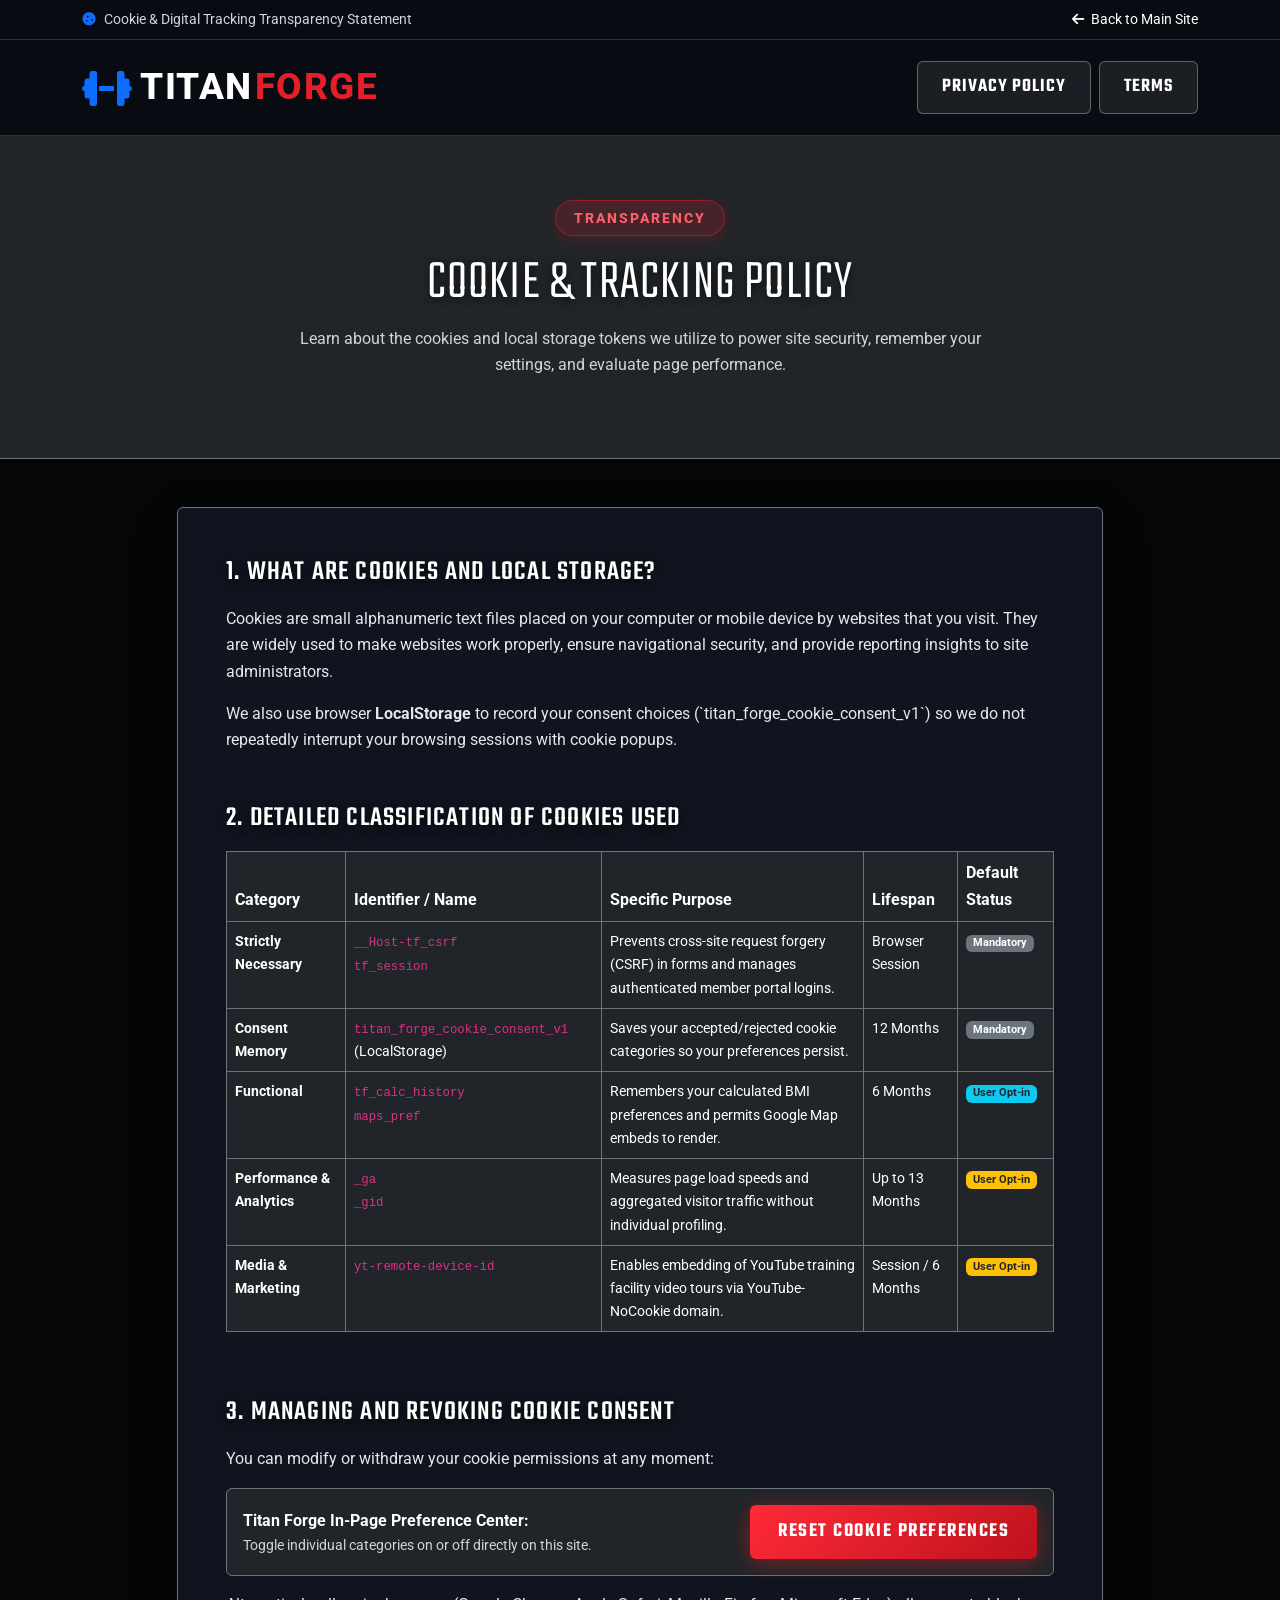
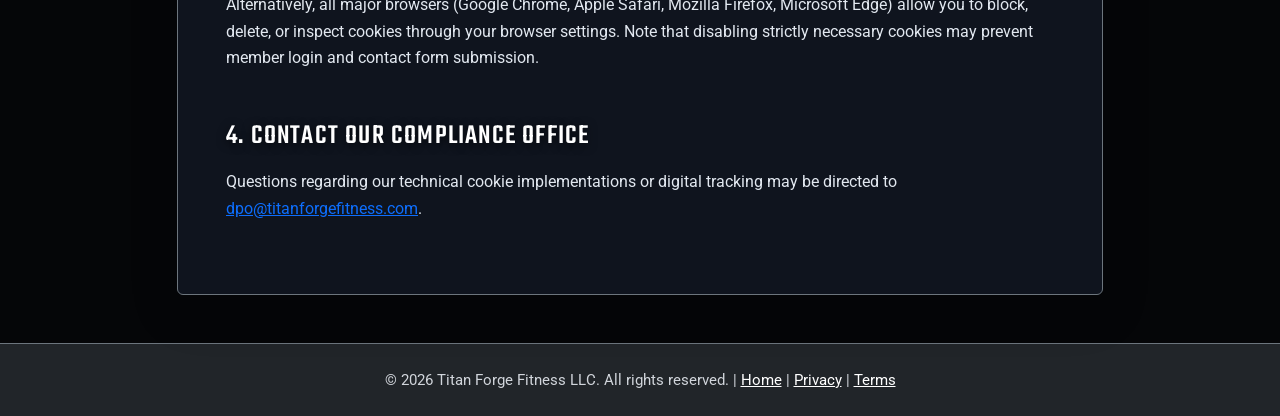
==== cookie-policy.html @ 92761930 "Initial commit - Shivansh Fitness Elite Gym Website" ====
<!DOCTYPE html>
<html lang="en">
<head>
  <meta charset="utf-8">
  <title>Cookie Policy & Consent Management | TITAN FORGE FITNESS</title>
  <meta name="viewport" content="width=device-width, initial-scale=1.0">
  <meta name="description" content="Titan Forge Fitness Cookie Policy detailing cookie usage, technical classifications, local storage, and granular tracking consent options.">
  
  <link rel="preconnect" href="https://fonts.googleapis.com">
  <link rel="preconnect" href="https://fonts.gstatic.com" crossorigin>
  <link href="https://fonts.googleapis.com/css2?family=Roboto:wght@300;400;500;700&family=Teko:wght@400;500;600;700&display=swap" rel="stylesheet">
  <link rel="stylesheet" href="https://cdnjs.cloudflare.com/ajax/libs/font-awesome/6.4.0/css/all.min.css">
  <link href="https://cdn.jsdelivr.net/npm/bootstrap@5.3.2/dist/css/bootstrap.min.css" rel="stylesheet">
  <link href="css/style.css" rel="stylesheet">
</head>
<body>
  <a href="#cookie-content" class="skip-link">Skip to cookie content</a>

  <header class="topbar-wrapper py-2">
    <div class="container d-flex justify-content-between align-items-center">
      <span class="small text-muted"><i class="fas fa-cookie text-primary me-2"></i>Cookie & Digital Tracking Transparency Statement</span>
      <a href="index.html" class="text-white small text-decoration-none"><i class="fas fa-arrow-left me-1"></i> Back to Main Site</a>
    </div>
  </header>

  <nav class="navbar navbar-custom">
    <div class="container">
      <a class="navbar-brand d-flex align-items-center" href="index.html">
        <i class="fas fa-dumbbell text-primary fa-2x me-2"></i>
        <span class="brand-logo-text">TITAN<span>FORGE</span></span>
      </a>
      <div class="d-flex gap-2">
        <a href="privacy-policy.html" class="btn btn-sm btn-secondary-custom">Privacy Policy</a>
        <a href="terms-conditions.html" class="btn btn-sm btn-secondary-custom">Terms</a>
      </div>
    </div>
  </nav>

  <div class="py-5 bg-dark border-bottom border-secondary text-center">
    <div class="container py-3">
      <span class="section-badge">TRANSPARENCY</span>
      <h1 class="display-4 text-white">COOKIE & TRACKING POLICY</h1>
      <p class="text-muted max-w-700 mx-auto">Learn about the cookies and local storage tokens we utilize to power site security, remember your settings, and evaluate page performance.</p>
    </div>
  </div>

  <main id="cookie-content" class="container py-5">
    <div class="row justify-content-center">
      <div class="col-lg-10">
        <div class="p-4 p-md-5 bg-card rounded border border-secondary shadow-lg">

          <section class="mb-5">
            <h2 class="h3 text-white mb-3">1. What Are Cookies and Local Storage?</h2>
            <p class="text-secondary">
              Cookies are small alphanumeric text files placed on your computer or mobile device by websites that you visit. They are widely used to make websites work properly, ensure navigational security, and provide reporting insights to site administrators.
            </p>
            <p class="text-secondary">
              We also use browser <strong>LocalStorage</strong> to record your consent choices (`titan_forge_cookie_consent_v1`) so we do not repeatedly interrupt your browsing sessions with cookie popups.
            </p>
          </section>

          <section class="mb-5">
            <h2 class="h3 text-white mb-3">2. Detailed Classification of Cookies Used</h2>
            
            <div class="table-responsive">
              <table class="table table-dark table-bordered border-secondary">
                <thead>
                  <tr class="text-primary">
                    <th scope="col">Category</th>
                    <th scope="col">Identifier / Name</th>
                    <th scope="col">Specific Purpose</th>
                    <th scope="col">Lifespan</th>
                    <th scope="col">Default Status</th>
                  </tr>
                </thead>
                <tbody class="small text-secondary">
                  <tr>
                    <td><strong>Strictly Necessary</strong></td>
                    <td><code>__Host-tf_csrf</code><br><code>tf_session</code></td>
                    <td>Prevents cross-site request forgery (CSRF) in forms and manages authenticated member portal logins.</td>
                    <td>Browser Session</td>
                    <td><span class="badge bg-secondary">Mandatory</span></td>
                  </tr>
                  <tr>
                    <td><strong>Consent Memory</strong></td>
                    <td><code>titan_forge_cookie_consent_v1</code> (LocalStorage)</td>
                    <td>Saves your accepted/rejected cookie categories so your preferences persist.</td>
                    <td>12 Months</td>
                    <td><span class="badge bg-secondary">Mandatory</span></td>
                  </tr>
                  <tr>
                    <td><strong>Functional</strong></td>
                    <td><code>tf_calc_history</code><br><code>maps_pref</code></td>
                    <td>Remembers your calculated BMI preferences and permits Google Map embeds to render.</td>
                    <td>6 Months</td>
                    <td><span class="badge bg-info text-dark">User Opt-in</span></td>
                  </tr>
                  <tr>
                    <td><strong>Performance & Analytics</strong></td>
                    <td><code>_ga</code><br><code>_gid</code></td>
                    <td>Measures page load speeds and aggregated visitor traffic without individual profiling.</td>
                    <td>Up to 13 Months</td>
                    <td><span class="badge bg-warning text-dark">User Opt-in</span></td>
                  </tr>
                  <tr>
                    <td><strong>Media & Marketing</strong></td>
                    <td><code>yt-remote-device-id</code></td>
                    <td>Enables embedding of YouTube training facility video tours via YouTube-NoCookie domain.</td>
                    <td>Session / 6 Months</td>
                    <td><span class="badge bg-warning text-dark">User Opt-in</span></td>
                  </tr>
                </tbody>
              </table>
            </div>
          </section>

          <section class="mb-5">
            <h2 class="h3 text-white mb-3">3. Managing and Revoking Cookie Consent</h2>
            <p class="text-secondary">
              You can modify or withdraw your cookie permissions at any moment:
            </p>
            <div class="p-3 bg-dark rounded border border-secondary mb-3 d-flex flex-column flex-sm-row justify-content-between align-items-center gap-3">
              <div>
                <strong class="text-white">Titan Forge In-Page Preference Center:</strong>
                <p class="small text-muted mb-0">Toggle individual categories on or off directly on this site.</p>
              </div>
              <button type="button" class="btn btn-primary-custom btn-sm flex-shrink-0" onclick="localStorage.removeItem('titan_forge_cookie_consent_v1'); location.href='index.html';">
                Reset Cookie Preferences
              </button>
            </div>
            <p class="text-secondary">
              Alternatively, all major browsers (Google Chrome, Apple Safari, Mozilla Firefox, Microsoft Edge) allow you to block, delete, or inspect cookies through your browser settings. Note that disabling strictly necessary cookies may prevent member login and contact form submission.
            </p>
          </section>

          <section class="mb-4">
            <h2 class="h3 text-white mb-3">4. Contact Our Compliance Office</h2>
            <p class="text-secondary">
              Questions regarding our technical cookie implementations or digital tracking may be directed to <a href="mailto:dpo@titanforgefitness.com" class="text-primary">dpo@titanforgefitness.com</a>.
            </p>
          </section>

        </div>
      </div>
    </div>
  </main>

  <footer class="footer-section py-4 bg-dark border-top border-secondary text-center small text-muted">
    <div class="container">
      &copy; 2026 Titan Forge Fitness LLC. All rights reserved. | <a href="index.html" class="text-white">Home</a> | <a href="privacy-policy.html" class="text-white">Privacy</a> | <a href="terms-conditions.html" class="text-white">Terms</a>
    </div>
  </footer>

  <script src="https://cdn.jsdelivr.net/npm/bootstrap@5.3.2/dist/js/bootstrap.bundle.min.js"></script>
</body>
</html>
---- css/style.css ----
/* ==========================================================================
   SHIVANSH FITNESS | LUXURY BESPOKE RED & OBSIDIAN DESIGN SYSTEM
   Ultra-Smooth Animations, Crisp High-Contrast Text, Glassmorphism & Micro-Interactions
   Indian Context, Hinglish/English Reviews, Interactive Tools & Audio Chimes
   ========================================================================== */

:root {
  /* Ultra-Luxury Obsidian & Crimson Palette */
  --bg-deep-black: #050608;
  --bg-darkest: #090c12;
  --bg-dark: #0e131d;
  --bg-card: rgba(16, 22, 32, 0.94);
  --bg-card-hover: rgba(24, 32, 46, 0.98);
  --bg-glass: rgba(18, 25, 38, 0.88);

  /* Signature Radiant Red/Crimson Accent */
  --primary: #e61e2a;
  --primary-hover: #ff2a38;
  --primary-glow: rgba(230, 30, 42, 0.45);
  --primary-gradient: linear-gradient(135deg, #ff2a38 0%, #be121d 100%);
  --primary-border: rgba(230, 30, 42, 0.45);

  --accent-gold: #f59e0b;
  --accent-cyan: #00d2d3;
  --whatsapp-green: #25d366;
  --whatsapp-glow: rgba(37, 211, 102, 0.4);

  /* High Contrast Text Tokens - Guaranteed AAA Legibility */
  --text-primary: #ffffff;
  --text-secondary: #f8fafc;
  --text-muted: #d1d5db;
  --text-subtle: #cbd5e1;

  /* Typography */
  --font-heading: 'Teko', -apple-system, sans-serif;
  --font-body: 'Roboto', -apple-system, BlinkMacSystemFont, "Segoe UI", sans-serif;

  /* Glassmorphism & Shadows */
  --glass-border: 1px solid rgba(255, 255, 255, 0.18);
  --glass-border-glow: 1px solid rgba(230, 30, 42, 0.55);
  --glass-blur: blur(20px);
  --shadow-luxury: 0 20px 50px rgba(0, 0, 0, 0.85);
  --shadow-glow: 0 0 40px rgba(230, 30, 42, 0.35);

  --transition-smooth: cubic-bezier(0.16, 1, 0.3, 1);
}

/* Reset & Base */
*, *::before, *::after {
  box-sizing: border-box;
  margin: 0;
  padding: 0;
}

html {
  scroll-behavior: smooth;
  font-size: 16px;
}

/* Custom Luxury Scrollbar */
::-webkit-scrollbar {
  width: 10px;
}
::-webkit-scrollbar-track {
  background: var(--bg-deep-black);
}
::-webkit-scrollbar-thumb {
  background: #262f3f;
  border-radius: 5px;
  border: 2px solid var(--bg-deep-black);
}
::-webkit-scrollbar-thumb:hover {
  background: var(--primary);
}

body {
  font-family: var(--font-body);
  background-color: var(--bg-deep-black);
  color: var(--text-secondary);
  line-height: 1.65;
  overflow-x: hidden;
  position: relative;
}

/* Guaranteed Crystal Clear High-Contrast Text */
p {
  color: #f1f5f9;
  font-size: 1rem;
  line-height: 1.65;
}

.text-muted {
  color: #d1d5db !important;
  font-weight: 400;
}

.small, small {
  font-size: 0.88rem;
  color: #e2e8f0;
}

.text-secondary {
  color: #e2e8f0 !important;
}

/* Accessible Focus States */
a:focus-visible,
button:focus-visible,
input:focus-visible,
select:focus-visible,
textarea:focus-visible {
  outline: 3px solid var(--accent-gold) !important;
  outline-offset: 3px !important;
  box-shadow: 0 0 0 5px rgba(245, 158, 11, 0.4) !important;
}

/* Skip Link */
.skip-link {
  position: absolute;
  top: -80px;
  left: 20px;
  background: var(--primary);
  color: #fff;
  padding: 12px 24px;
  font-weight: 700;
  z-index: 999999;
  border-radius: 4px;
  text-decoration: none;
  transition: top 0.25s ease;
}
.skip-link:focus {
  top: 15px;
}

/* Ambient Radial Red Glow Background */
.ambient-glow-mesh {
  position: fixed;
  top: 0;
  left: 0;
  width: 100vw;
  height: 100vh;
  pointer-events: none;
  z-index: 0;
  background: radial-gradient(circle at 75% 25%, rgba(200, 20, 35, 0.2) 0%, transparent 55%),
              radial-gradient(circle at 20% 70%, rgba(130, 10, 25, 0.15) 0%, transparent 60%);
  animation: ambientBreathing 12s ease-in-out infinite alternate;
}

@keyframes ambientBreathing {
  0% { opacity: 0.8; transform: scale(1); }
  100% { opacity: 1; transform: scale(1.05); }
}

/* Typography Hierarchy */
h1, h2, h3, h4, h5, h6, .brand-font {
  font-family: var(--font-heading);
  text-transform: uppercase;
  letter-spacing: 1.2px;
  color: #ffffff;
  line-height: 1.08;
  text-shadow: 0 2px 10px rgba(0, 0, 0, 0.65);
}

.section-badge {
  display: inline-flex;
  align-items: center;
  gap: 6px;
  padding: 6px 18px;
  background: rgba(230, 30, 42, 0.18);
  color: #ff5e6a;
  border: 1.5px solid var(--primary-border);
  font-size: 0.85rem;
  font-weight: 800;
  text-transform: uppercase;
  letter-spacing: 2px;
  border-radius: 30px;
  margin-bottom: 14px;
  box-shadow: 0 4px 15px rgba(230, 30, 42, 0.2);
}

.section-title {
  font-size: clamp(2.4rem, 5vw, 3.8rem);
  font-weight: 800;
  margin-bottom: 0.75rem;
  letter-spacing: 1.5px;
  color: #ffffff;
}

.max-w-700 { max-width: 700px; }
.max-w-820 { max-width: 820px; }
.min-h-350 { min-height: 350px; }
.bg-darkest { background-color: var(--bg-darkest) !important; }
.bg-card { background-color: var(--bg-card) !important; }

/* Topbar Header */
.topbar-wrapper {
  background-color: rgba(9, 12, 18, 0.98);
  border-bottom: 1px solid rgba(255, 255, 255, 0.14);
  font-size: 0.88rem;
  position: relative;
  z-index: 1040;
}

.topbar-wrapper a {
  color: #f1f5f9;
  text-decoration: none;
  transition: color 0.2s ease;
}

.topbar-wrapper a:hover {
  color: #ff4d5a;
}

/* Main Luxury Navigation Bar */
.navbar-custom {
  background-color: rgba(9, 12, 18, 0.95);
  backdrop-filter: var(--glass-blur);
  -webkit-backdrop-filter: var(--glass-blur);
  border-bottom: 1px solid rgba(255, 255, 255, 0.14);
  position: sticky;
  top: 0;
  z-index: 1030;
  padding: 12px 0;
  transition: all 0.3s ease;
}

.navbar-brand .brand-logo-text {
  font-size: 2.3rem;
  font-weight: 800;
  letter-spacing: 1.5px;
  color: #ffffff;
}

.navbar-brand .brand-logo-text span {
  color: var(--primary);
  margin-left: 2px;
}

.nav-link {
  color: #e2e8f0 !important;
  font-weight: 600;
  font-size: 0.92rem;
  padding: 8px 12px !important;
  text-transform: uppercase;
  letter-spacing: 1px;
  position: relative;
  transition: color 0.2s ease;
}

.nav-link::after {
  content: '';
  position: absolute;
  bottom: 0;
  left: 50%;
  width: 0;
  height: 2px;
  background: var(--primary);
  transition: all 0.25s ease;
  transform: translateX(-50%);
}

.nav-link:hover::after, .nav-link.active::after {
  width: 70%;
}

.nav-link:hover, .nav-link.active {
  color: #ffffff !important;
}

/* Buttons System */
.btn-primary-custom {
  background: var(--primary-gradient);
  color: #ffffff;
  border: none;
  font-family: var(--font-heading);
  font-size: 1.25rem;
  letter-spacing: 1.5px;
  padding: 12px 28px;
  border-radius: 6px;
  font-weight: 600;
  text-transform: uppercase;
  transition: all 0.3s var(--transition-smooth);
  box-shadow: 0 4px 20px var(--primary-glow);
  display: inline-flex;
  align-items: center;
  justify-content: center;
  gap: 10px;
  text-decoration: none;
  cursor: pointer;
  position: relative;
  overflow: hidden;
}

.btn-primary-custom:hover {
  color: #ffffff;
  transform: translateY(-2px);
  box-shadow: 0 8px 30px rgba(230, 30, 42, 0.7);
}

.btn-secondary-custom {
  background: rgba(255, 255, 255, 0.08);
  color: #ffffff;
  border: 1.5px solid rgba(255, 255, 255, 0.3);
  backdrop-filter: blur(10px);
  font-family: var(--font-heading);
  font-size: 1.2rem;
  letter-spacing: 1px;
  padding: 11px 24px;
  border-radius: 6px;
  font-weight: 600;
  text-transform: uppercase;
  transition: all 0.25s ease;
  text-decoration: none;
  display: inline-flex;
  align-items: center;
  gap: 8px;
}

.btn-secondary-custom:hover {
  background: rgba(255, 255, 255, 0.2);
  border-color: #ffffff;
  color: #ffffff;
  transform: translateY(-2px);
}

.btn-outline-primary-custom {
  background: transparent;
  color: #ff5e6a;
  border: 1.5px solid var(--primary);
  font-family: var(--font-heading);
  font-size: 1.15rem;
  letter-spacing: 1px;
  padding: 9px 20px;
  border-radius: 6px;
  font-weight: 600;
  text-transform: uppercase;
  transition: all 0.25s ease;
  text-decoration: none;
  display: inline-flex;
  align-items: center;
  justify-content: center;
  gap: 6px;
}

.btn-outline-primary-custom:hover {
  background: var(--primary);
  color: #ffffff;
  box-shadow: 0 4px 15px var(--primary-glow);
}

/* ==========================================================================
   SCROLL REVEAL & BUTTERY SMOOTH ANIMATIONS
   Guaranteed 100% visible by default, zero blank text!
   ========================================================================== */
.scroll-pop {
  opacity: 1 !important;
  transition: transform 0.5s var(--transition-smooth), box-shadow 0.4s ease;
}

.scroll-pop-image {
  opacity: 1 !important;
  transition: transform 0.6s var(--transition-smooth);
}

.scroll-stagger {
  opacity: 1 !important;
  transition: transform 0.4s ease;
}

/* ==========================================================================
   HERO SECTION - INDIAN COACH & FLOATING STAT CARDS
   ========================================================================== */
.hero-mockup-section {
  position: relative;
  min-height: 88vh;
  display: flex;
  align-items: center;
  background-color: var(--bg-deep-black);
  overflow: hidden;
  padding: 50px 0 90px;
}

.hero-watermark-text {
  position: absolute;
  top: 45%;
  left: 50%;
  transform: translate(-50%, -50%);
  font-family: var(--font-heading);
  font-size: clamp(7rem, 20vw, 20rem);
  font-weight: 900;
  color: rgba(230, 30, 42, 0.05);
  -webkit-text-stroke: 1.5px rgba(230, 30, 42, 0.18);
  white-space: nowrap;
  pointer-events: none;
  user-select: none;
  z-index: 1;
  letter-spacing: 6px;
}

.hero-red-spotlight {
  position: absolute;
  top: 50%;
  right: 25%;
  transform: translate(50%, -50%);
  width: 550px;
  height: 550px;
  border-radius: 50%;
  background: radial-gradient(circle, rgba(230, 30, 42, 0.35) 0%, rgba(180, 20, 30, 0.18) 45%, transparent 75%);
  filter: blur(60px);
  pointer-events: none;
  z-index: 1;
}

.hero-content-col {
  position: relative;
  z-index: 3;
}

.hero-main-title {
  font-size: clamp(3.4rem, 7vw, 6rem);
  font-weight: 900;
  line-height: 0.92;
  letter-spacing: 1.5px;
  margin-bottom: 1.4rem;
  color: #ffffff;
  text-transform: uppercase;
}

.hero-main-title span {
  display: block;
}

.hero-lead-text {
  font-size: clamp(1.05rem, 1.6vw, 1.25rem);
  color: #e2e8f0;
  max-width: 540px;
  line-height: 1.65;
  margin-bottom: 2rem;
  font-weight: 400;
}

.hero-trainer-stage {
  position: relative;
  z-index: 2;
  display: flex;
  justify-content: center;
  align-items: flex-end;
}

.hero-trainer-img-wrapper {
  position: relative;
  max-width: 500px;
  width: 100%;
}

.hero-trainer-img {
  width: 100%;
  height: auto;
  display: block;
  border-radius: 16px;
  filter: drop-shadow(0 15px 35px rgba(0, 0, 0, 0.9));
  mask-image: linear-gradient(to bottom, black 85%, transparent 100%);
  -webkit-mask-image: linear-gradient(to bottom, black 85%, transparent 100%);
}

/* Floating Frosted Glass Stat Cards */
.hero-floating-stat-card {
  position: absolute;
  background: rgba(16, 22, 32, 0.92);
  backdrop-filter: blur(24px);
  -webkit-backdrop-filter: blur(24px);
  border: 1px solid rgba(255, 255, 255, 0.22);
  border-radius: 12px;
  padding: 16px 20px;
  box-shadow: 0 15px 40px rgba(0, 0, 0, 0.8);
  z-index: 4;
  transition: transform 0.3s ease, border-color 0.3s ease;
  cursor: default;
}

.hero-floating-stat-card:hover {
  transform: translateY(-4px) scale(1.02);
  border-color: rgba(230, 30, 42, 0.7);
}

.stat-card-one {
  bottom: 50px;
  left: -20px;
  max-width: 250px;
}

.stat-card-two {
  bottom: 15px;
  right: -15px;
  max-width: 250px;
}

.hero-stat-number {
  font-family: var(--font-heading);
  font-size: 2.8rem;
  font-weight: 800;
  line-height: 1;
  color: #ffffff;
  margin-bottom: 4px;
}

.hero-stat-title {
  font-size: 0.95rem;
  font-weight: 700;
  color: #ffffff;
  margin-bottom: 4px;
}

.hero-stat-desc {
  font-size: 0.82rem;
  color: #cbd5e1;
  line-height: 1.45;
  margin-bottom: 0;
}

/* ==========================================================================
   PROGRAMS SHOWCASE & FILTER SYSTEM
   ========================================================================== */
.program-filter-btn {
  background: rgba(255, 255, 255, 0.08);
  border: 1px solid rgba(255, 255, 255, 0.2);
  color: #f1f5f9;
  font-weight: 600;
  font-size: 0.9rem;
  padding: 8px 20px;
  border-radius: 25px;
  transition: all 0.25s ease;
  cursor: pointer;
}

.program-filter-btn.active, .program-filter-btn:hover {
  background: var(--primary);
  border-color: var(--primary);
  color: #ffffff;
  box-shadow: 0 4px 15px var(--primary-glow);
}

.program-card-luxury {
  background: var(--bg-card);
  border: 1px solid rgba(255, 255, 255, 0.16);
  border-radius: 12px;
  overflow: hidden;
  height: 100%;
  display: flex;
  flex-direction: column;
  justify-content: space-between;
  transition: all 0.3s ease;
}

.program-card-luxury:hover {
  transform: translateY(-5px);
  border-color: rgba(230, 30, 42, 0.6);
  box-shadow: 0 15px 35px rgba(0, 0, 0, 0.75);
}

/* ==========================================================================
   INTERACTIVE WORKOUT ROUTINES & REST TIMER
   ========================================================================== */
.workout-tab-btn {
  background: rgba(255, 255, 255, 0.06);
  border: 1px solid rgba(255, 255, 255, 0.16);
  color: #f1f5f9;
  font-weight: 600;
  padding: 10px 18px;
  border-radius: 8px;
  transition: all 0.2s ease;
  cursor: pointer;
}

.workout-tab-btn.active, .workout-tab-btn:hover {
  background: var(--primary);
  border-color: var(--primary);
  color: #ffffff;
}

.exercise-item-card {
  background: var(--bg-darkest);
  border: 1px solid rgba(255, 255, 255, 0.12);
  border-radius: 8px;
  padding: 14px 18px;
  margin-bottom: 10px;
  transition: border-color 0.2s ease;
}

.exercise-item-card:hover {
  border-color: rgba(230, 30, 42, 0.5);
}

/* Circular Timer */
.timer-circle-wrap {
  position: relative;
  width: 160px;
  height: 160px;
  margin: 0 auto 15px;
}

.timer-svg {
  transform: rotate(-90deg);
  width: 160px;
  height: 160px;
}

.timer-circle-bg {
  fill: none;
  stroke: rgba(255, 255, 255, 0.1);
  stroke-width: 8;
}

.timer-circle-progress {
  fill: none;
  stroke: var(--primary);
  stroke-width: 8;
  stroke-linecap: round;
  stroke-dasharray: 440;
  stroke-dashoffset: 0;
  transition: stroke-dashoffset 1s linear;
}

.timer-center-text {
  position: absolute;
  top: 50%;
  left: 50%;
  transform: translate(-50%, -50%);
  font-family: var(--font-heading);
  font-size: 2.8rem;
  font-weight: 800;
  color: #ffffff;
  line-height: 1;
}

.timer-preset-btn {
  background: rgba(255, 255, 255, 0.08);
  border: 1px solid rgba(255, 255, 255, 0.18);
  color: #ffffff;
  font-weight: 700;
  padding: 6px 14px;
  border-radius: 20px;
  font-size: 0.85rem;
  cursor: pointer;
  transition: all 0.2s ease;
}

.timer-preset-btn.active, .timer-preset-btn:hover {
  background: var(--primary);
  border-color: var(--primary);
}

/* ==========================================================================
   REVIEW FILTERS & TESTIMONIAL CARDS (ENGLISH & HINGLISH)
   ========================================================================== */
.review-filter-btn {
  background: rgba(255, 255, 255, 0.08);
  border: 1px solid rgba(255, 255, 255, 0.18);
  color: #f1f5f9;
  font-weight: 700;
  font-size: 0.88rem;
  padding: 8px 18px;
  border-radius: 25px;
  transition: all 0.25s ease;
  cursor: pointer;
}

.review-filter-btn.active, .review-filter-btn:hover {
  background: var(--primary);
  border-color: var(--primary);
  color: #ffffff;
  box-shadow: 0 4px 15px var(--primary-glow);
}

.testimonial-card {
  background: var(--bg-card);
  border: 1px solid rgba(255, 255, 255, 0.16);
  border-radius: 12px;
  padding: 2rem;
  height: 100%;
  display: flex;
  flex-direction: column;
  justify-content: space-between;
  transition: transform 0.3s ease, border-color 0.3s ease, box-shadow 0.3s ease;
}

.testimonial-card:hover {
  transform: translateY(-5px);
  border-color: rgba(230, 30, 42, 0.6);
  box-shadow: 0 15px 35px rgba(0, 0, 0, 0.7);
}

.lang-badge-hinglish {
  background: rgba(245, 158, 11, 0.16);
  color: #fbbf24;
  border: 1px solid rgba(245, 158, 11, 0.35);
  font-size: 0.75rem;
  font-weight: 800;
  padding: 3px 10px;
  border-radius: 12px;
  text-transform: uppercase;
  letter-spacing: 0.5px;
}

.lang-badge-english {
  background: rgba(0, 210, 211, 0.16);
  color: #00d2d3;
  border: 1px solid rgba(0, 210, 211, 0.35);
  font-size: 0.75rem;
  font-weight: 800;
  padding: 3px 10px;
  border-radius: 12px;
  text-transform: uppercase;
  letter-spacing: 0.5px;
}

.verified-tag {
  display: inline-flex;
  align-items: center;
  gap: 5px;
  background: rgba(16, 185, 129, 0.16);
  color: #10b981;
  border: 1px solid rgba(16, 185, 129, 0.35);
  font-size: 0.75rem;
  font-weight: 700;
  padding: 3px 10px;
  border-radius: 15px;
  text-transform: uppercase;
}

.client-img {
  width: 58px;
  height: 58px;
  border-radius: 50%;
  object-fit: cover;
  border: 2px solid var(--primary);
}

/* ==========================================================================
   AI FITNESS CHAT ASSISTANT
   ========================================================================== */
.ai-assistant-toggle-btn {
  position: fixed;
  bottom: 25px;
  left: 25px;
  z-index: 99990;
  background: linear-gradient(135deg, #e61e2a 0%, #161c28 100%);
  border: 1.5px solid rgba(255, 255, 255, 0.25);
  border-radius: 35px;
  padding: 10px 18px;
  color: #ffffff;
  display: flex;
  align-items: center;
  gap: 10px;
  box-shadow: 0 10px 30px rgba(0, 0, 0, 0.75), 0 0 25px var(--primary-glow);
  cursor: pointer;
  transition: all 0.3s ease;
}

.ai-assistant-toggle-btn:hover {
  transform: translateY(-3px) scale(1.03);
  box-shadow: 0 12px 35px rgba(230, 30, 42, 0.65);
}

.ai-bot-avatar {
  width: 38px;
  height: 38px;
  border-radius: 50%;
  background: #ffffff;
  color: var(--primary);
  display: flex;
  align-items: center;
  justify-content: center;
  font-size: 1.2rem;
  position: relative;
}

.ai-online-indicator {
  position: absolute;
  bottom: -2px;
  right: -2px;
  width: 12px;
  height: 12px;
  background: #10b981;
  border-radius: 50%;
  border: 2px solid #11141c;
}

.ai-chat-drawer {
  position: fixed;
  bottom: 85px;
  left: 25px;
  width: 390px;
  max-width: calc(100vw - 40px);
  height: 540px;
  background: rgba(14, 18, 26, 0.98);
  backdrop-filter: blur(20px);
  -webkit-backdrop-filter: blur(20px);
  border: 1px solid rgba(255, 255, 255, 0.22);
  border-radius: 16px;
  box-shadow: 0 20px 50px rgba(0, 0, 0, 0.85), 0 0 30px rgba(230, 30, 42, 0.25);
  z-index: 99995;
  display: none;
  flex-direction: column;
  overflow: hidden;
  animation: slideUpChat 0.3s cubic-bezier(0.16, 1, 0.3, 1);
}

@keyframes slideUpChat {
  from { opacity: 0; transform: translateY(20px) scale(0.96); }
  to { opacity: 1; transform: translateY(0) scale(1); }
}

.ai-chat-header {
  background: rgba(22, 28, 40, 0.98);
  border-bottom: 1px solid rgba(255, 255, 255, 0.14);
  padding: 12px 16px;
  display: flex;
  justify-content: space-between;
  align-items: center;
}

.ai-chat-body {
  flex: 1;
  overflow-y: auto;
  padding: 16px;
  display: flex;
  flex-direction: column;
  gap: 12px;
  scroll-behavior: smooth;
}

.chat-bubble {
  max-width: 84%;
  padding: 11px 15px;
  border-radius: 14px;
  font-size: 0.9rem;
  line-height: 1.5;
  word-break: break-word;
}

.chat-bubble-bot {
  background: #1b2230;
  color: #f8fafc;
  border: 1px solid rgba(255, 255, 255, 0.14);
  align-self: flex-start;
  border-bottom-left-radius: 4px;
}

.chat-bubble-user {
  background: var(--primary-gradient);
  color: #ffffff;
  align-self: flex-end;
  border-bottom-right-radius: 4px;
}

.chat-quick-chips {
  display: flex;
  flex-wrap: wrap;
  gap: 6px;
  padding: 8px 14px;
  background: rgba(14, 18, 26, 0.92);
  border-top: 1px solid rgba(255, 255, 255, 0.1);
}

.quick-chip {
  background: rgba(255, 255, 255, 0.08);
  border: 1px solid rgba(255, 255, 255, 0.18);
  color: #f1f5f9;
  font-size: 0.78rem;
  padding: 5px 12px;
  border-radius: 15px;
  cursor: pointer;
  transition: all 0.2s ease;
}

.quick-chip:hover {
  background: var(--primary);
  color: #ffffff;
  border-color: var(--primary);
}

.ai-chat-footer {
  padding: 12px 16px;
  background: rgba(18, 24, 34, 0.98);
  border-top: 1px solid rgba(255, 255, 255, 0.14);
  display: flex;
  gap: 8px;
}

.ai-chat-input {
  flex: 1;
  background: #0b0e14;
  border: 1px solid rgba(255, 255, 255, 0.2);
  color: #ffffff;
  padding: 9px 14px;
  border-radius: 20px;
  font-size: 0.9rem;
  outline: none;
}

.ai-chat-input:focus {
  border-color: var(--primary);
}

.ai-chat-send-btn {
  background: var(--primary);
  color: #ffffff;
  border: none;
  width: 38px;
  height: 38px;
  border-radius: 50%;
  display: flex;
  align-items: center;
  justify-content: center;
  cursor: pointer;
  transition: transform 0.2s ease;
}

.ai-chat-send-btn:hover {
  transform: scale(1.08);
}

/* ==========================================================================
   STRICT FORM VALIDATION & CLEAR BUTTONS
   ========================================================================== */
.field-error-msg {
  color: #ff5e6a;
  font-size: 0.82rem;
  margin-top: 5px;
  display: none;
  font-weight: 600;
}

.form-control.is-invalid {
  border-color: #ff4d5a !important;
  background-color: rgba(255, 77, 90, 0.12) !important;
}

.form-control.is-invalid + .input-clear-btn + .field-error-msg,
.form-control.is-invalid ~ .field-error-msg {
  display: block;
}

.form-control.is-valid {
  border-color: #10b981 !important;
}

.input-group-clearable {
  position: relative;
  display: flex;
  align-items: center;
  width: 100%;
}

.input-group-clearable input,
.input-group-clearable textarea {
  width: 100%;
  padding-right: 42px;
  background-color: var(--bg-dark);
  border: 1px solid rgba(255, 255, 255, 0.2);
  color: #ffffff;
  border-radius: 6px;
  padding-left: 14px;
  padding-top: 12px;
  padding-bottom: 12px;
  font-size: 0.95rem;
  transition: border-color 0.2s ease;
}

.input-group-clearable input:focus,
.input-group-clearable textarea:focus {
  border-color: var(--primary);
  background-color: #141924;
  color: #ffffff;
}

.input-clear-btn {
  position: absolute;
  right: 12px;
  background: transparent;
  border: none;
  color: #cbd5e1;
  cursor: pointer;
  padding: 6px;
  display: none;
  align-items: center;
  justify-content: center;
  border-radius: 50%;
  font-size: 0.9rem;
}

.input-clear-btn:hover {
  color: #ffffff;
  background: rgba(255, 255, 255, 0.15);
}

.custom-form-check {
  display: flex;
  align-items: flex-start;
  gap: 10px;
  margin-top: 12px;
  font-size: 0.88rem;
  color: #f1f5f9;
}

.custom-form-check input[type="checkbox"] {
  min-width: 18px;
  min-height: 18px;
  margin-top: 3px;
  accent-color: var(--primary);
  cursor: pointer;
}

.custom-form-check a {
  color: #ff5e6a;
  text-decoration: underline;
}

/* ==========================================================================
   INTERACTIVE TOOLS (1RM, MEAL PLANNER, BMI, TRANSFORMATION)
   ========================================================================== */
.calc-tool-card {
  background: var(--bg-card);
  border: 1px solid rgba(255, 255, 255, 0.16);
  border-radius: 12px;
  padding: 2rem;
  box-shadow: 0 10px 30px rgba(0, 0, 0, 0.6);
}

.orm-percentage-badge {
  background: rgba(255, 255, 255, 0.06);
  border: 1px solid rgba(255, 255, 255, 0.14);
  padding: 10px 14px;
  border-radius: 8px;
  display: flex;
  justify-content: space-between;
  align-items: center;
}

/* Transformation Slider */
.transformation-slider-container {
  position: relative;
  width: 100%;
  max-width: 820px;
  height: 480px;
  margin: 0 auto;
  overflow: hidden;
  border-radius: 12px;
  border: 1px solid rgba(255, 255, 255, 0.22);
  box-shadow: var(--shadow-luxury);
  user-select: none;
}

.slider-img {
  position: absolute;
  top: 0;
  left: 0;
  width: 100%;
  height: 100%;
  object-fit: cover;
  object-position: center top;
}

.slider-img-before { z-index: 1; }

.slider-img-after-wrapper {
  position: absolute;
  top: 0;
  left: 0;
  height: 100%;
  width: 50%;
  overflow: hidden;
  z-index: 2;
}

.slider-img-after {
  position: absolute;
  top: 0;
  left: 0;
  height: 100%;
  width: 820px;
  max-width: none;
  object-fit: cover;
  object-position: center top;
}

.slider-handle {
  position: absolute;
  top: 0;
  bottom: 0;
  left: 50%;
  width: 4px;
  background: var(--primary);
  z-index: 3;
  cursor: ew-resize;
  transform: translateX(-50%);
}

.slider-handle-circle {
  position: absolute;
  top: 50%;
  left: 50%;
  width: 44px;
  height: 44px;
  border-radius: 50%;
  background: var(--primary);
  color: #ffffff;
  border: 3px solid #ffffff;
  display: flex;
  align-items: center;
  justify-content: center;
  transform: translate(-50%, -50%);
  box-shadow: 0 0 20px var(--primary-glow);
  font-size: 0.9rem;
}

.slider-badge-label {
  position: absolute;
  top: 20px;
  padding: 6px 14px;
  background: rgba(0, 0, 0, 0.88);
  backdrop-filter: blur(8px);
  color: #ffffff;
  font-weight: 700;
  border-radius: 4px;
  font-size: 0.85rem;
  letter-spacing: 1px;
  z-index: 4;
  border: 1px solid rgba(255, 255, 255, 0.2);
}

.slider-badge-before { right: 20px; }
.slider-badge-after { left: 20px; }

.transformation-metric-card {
  background: var(--bg-card);
  border: 1px solid rgba(255, 255, 255, 0.16);
  border-radius: 8px;
  padding: 14px 18px;
  text-align: center;
  flex: 1;
}

.transformation-metric-val {
  font-family: var(--font-heading);
  font-size: 2.2rem;
  color: #ff5e6a;
  line-height: 1;
}

/* Pricing Cards */
.pricing-card {
  background: var(--bg-card);
  border: 1px solid rgba(255, 255, 255, 0.16);
  border-radius: 12px;
  padding: 2.5rem 2rem;
  position: relative;
  transition: all 0.3s ease;
  height: 100%;
  display: flex;
  flex-direction: column;
  justify-content: space-between;
}

.pricing-card.featured {
  border-color: var(--primary);
  box-shadow: 0 0 35px rgba(230, 30, 42, 0.45);
  transform: scale(1.02);
}

.featured-badge {
  position: absolute;
  top: -14px;
  left: 50%;
  transform: translateX(-50%);
  background: var(--primary);
  color: #fff;
  padding: 4px 16px;
  border-radius: 20px;
  font-size: 0.8rem;
  font-weight: 700;
  text-transform: uppercase;
  letter-spacing: 1px;
}

.pricing-price {
  font-family: var(--font-heading);
  font-size: 3.5rem;
  color: #fff;
  line-height: 1;
  margin: 1.2rem 0;
}

.pricing-price span {
  font-size: 1.1rem;
  color: #d1d5db;
}

.pricing-features {
  list-style: none;
  margin: 1.2rem 0 1.8rem;
  padding: 0;
}

.pricing-features li {
  padding: 8px 0;
  border-bottom: 1px solid rgba(255, 255, 255, 0.08);
  font-size: 0.95rem;
  display: flex;
  align-items: center;
  gap: 10px;
  color: #f1f5f9;
}

.pricing-features li i.fa-check-circle { color: #10b981; }
.pricing-features li i.fa-times-circle { color: #94a3b8; }

/* Payment & Modal */
.payment-modal-card {
  background: #10141e;
  border: 1px solid rgba(255, 255, 255, 0.2);
  border-radius: 12px;
  overflow: hidden;
}

.payment-tab-btn {
  background: transparent;
  color: #cbd5e1;
  border: 1px solid rgba(255, 255, 255, 0.14);
  padding: 10px 16px;
  border-radius: 6px;
  font-weight: 600;
  font-size: 0.9rem;
  transition: all 0.2s ease;
  display: flex;
  align-items: center;
  gap: 8px;
  cursor: pointer;
}

.payment-tab-btn.active, .payment-tab-btn:hover {
  background: rgba(230, 30, 42, 0.22);
  border-color: var(--primary);
  color: #ffffff;
}

.qr-code-box-uploaded {
  background: #ffffff;
  padding: 12px;
  border-radius: 12px;
  display: inline-block;
  box-shadow: 0 10px 25px rgba(0, 0, 0, 0.6);
  border: 2px solid var(--primary);
}

.qr-code-box-uploaded img {
  width: 220px;
  height: 220px;
  display: block;
  object-fit: contain;
}

.credit-card-preview {
  background: linear-gradient(135deg, #1e2638 0%, #0d121c 100%);
  border: 1px solid rgba(255, 255, 255, 0.2);
  border-radius: 12px;
  padding: 20px;
  color: #ffffff;
  position: relative;
  box-shadow: 0 10px 25px rgba(0, 0, 0, 0.6);
  margin-bottom: 20px;
}

/* Disclaimers & Cookie */
.disclaimer-banner {
  background: rgba(245, 158, 11, 0.12);
  border-left: 4px solid var(--accent-gold);
  padding: 16px 20px;
  border-radius: 0 8px 8px 0;
  margin-bottom: 0;
  font-size: 0.92rem;
  color: #ffffff;
}

.cookie-consent-banner {
  position: fixed;
  bottom: 0;
  left: 0;
  right: 0;
  background: rgba(10, 14, 20, 0.98);
  border-top: 2px solid var(--primary);
  backdrop-filter: blur(16px);
  padding: 1.25rem 1.5rem;
  z-index: 99990;
  box-shadow: 0 -10px 30px rgba(0, 0, 0, 0.7);
  display: none;
}

.currency-pill-btn {
  background: rgba(255, 255, 255, 0.1);
  border: 1px solid rgba(255, 255, 255, 0.2);
  color: #ffffff;
  font-size: 0.85rem;
  font-weight: 700;
  padding: 4px 12px;
  border-radius: 20px;
  cursor: pointer;
  transition: all 0.2s ease;
}

.currency-pill-btn.active {
  background: var(--primary);
  border-color: var(--primary);
}

.sound-toggle-btn {
  background: rgba(255, 255, 255, 0.08);
  border: 1px solid rgba(255, 255, 255, 0.18);
  color: #ffffff;
  padding: 4px 10px;
  border-radius: 20px;
  font-size: 0.82rem;
  cursor: pointer;
  display: inline-flex;
  align-items: center;
  gap: 5px;
  transition: all 0.2s ease;
}

.sound-toggle-btn:hover {
  background: rgba(230, 30, 42, 0.25);
  border-color: var(--primary);
}

/* Footer */
.footer-section {
  background-color: var(--bg-dark);
  border-top: 1px solid rgba(255, 255, 255, 0.12);
  padding: 4.5rem 0 2rem;
  font-size: 0.92rem;
}

.footer-heading {
  font-size: 1.4rem;
  margin-bottom: 1.25rem;
  color: #fff;
  letter-spacing: 1px;
}

.footer-links {
  list-style: none;
  padding: 0;
}

.footer-links li { margin-bottom: 10px; }
.footer-links a {
  color: #cbd5e1;
  text-decoration: none;
  transition: color 0.2s ease;
}
.footer-links a:hover { color: var(--primary); }

.copyright-bar {
  background-color: var(--bg-deep-black);
  border-top: 1px solid rgba(255, 255, 255, 0.1);
  padding: 1.5rem 0;
  font-size: 0.85rem;
  color: #cbd5e1;
}

/* Back to Top */
.back-to-top-btn {
  position: fixed;
  bottom: 25px;
  right: 25px;
  width: 48px;
  height: 48px;
  border-radius: 50%;
  background: var(--primary);
  color: #fff;
  border: none;
  display: none;
  align-items: center;
  justify-content: center;
  box-shadow: 0 8px 25px var(--primary-glow);
  cursor: pointer;
  z-index: 1000;
  transition: all 0.2s ease;
}

.back-to-top-btn:hover {
  transform: translateY(-3px);
  background: var(--primary-hover);
}

/* Responsive */
@media (max-width: 991.98px) {
  .hero-mockup-section { padding: 40px 0 60px; text-align: center; }
  .hero-content-col { margin-bottom: 50px; }
  .hero-lead-text { margin-left: auto; margin-right: auto; }
  .stat-card-one { left: 0; bottom: -20px; }
  .stat-card-two { right: 0; bottom: -50px; }
  .transformation-slider-container { height: 350px; }
  .slider-img-after { width: 100%; }
}

@media (max-width: 576px) {
  .hero-main-title { font-size: 3.2rem; }
  .stat-card-one, .stat-card-two {
    position: static;
    max-width: 100%;
    margin-top: 15px;
    text-align: left;
  }
  .transformation-slider-container { height: 260px; }
  .ai-chat-drawer {
    left: 10px;
    right: 10px;
    bottom: 80px;
    width: auto;
    height: 490px;
  }
}
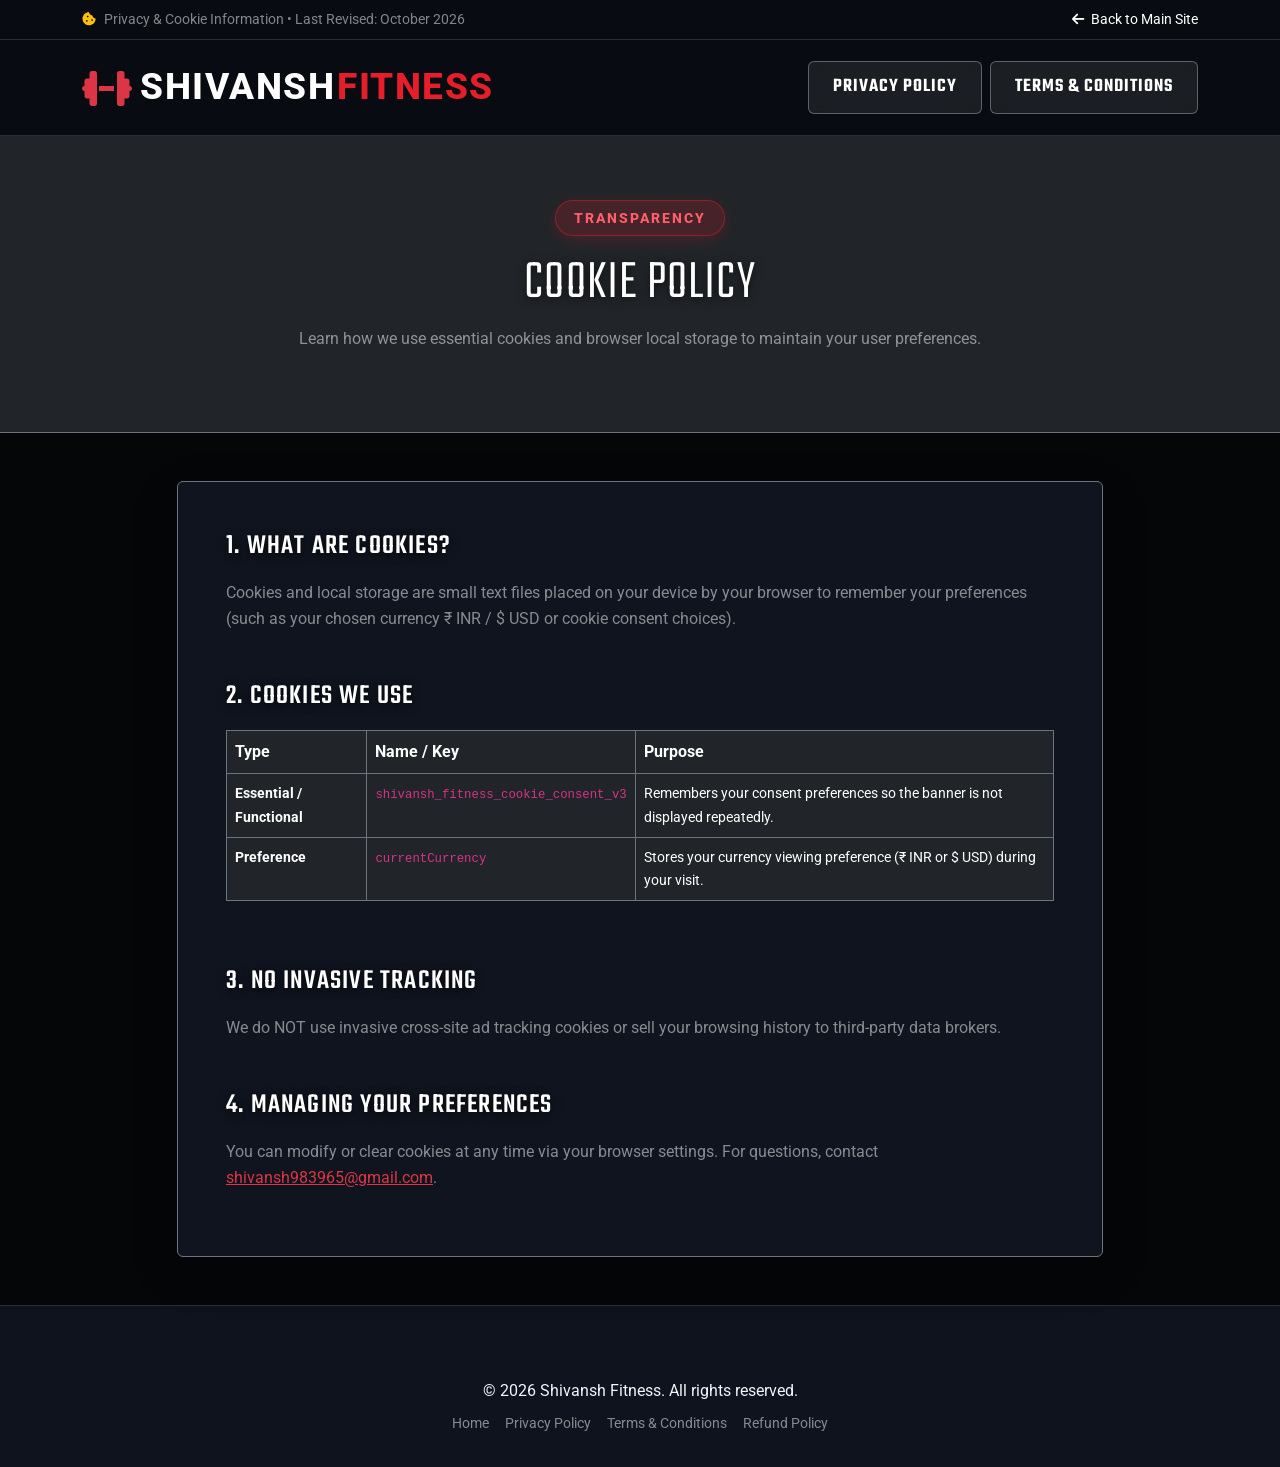
==== commit 6442883d: "Production-ready security, legal, SEO, and UX audit fixes" ====
--- a/cookie-policy.html
+++ b/cookie-policy.html
@@ -2,9 +2,10 @@
 <html lang="en">
 <head>
   <meta charset="utf-8">
-  <title>Cookie Policy & Consent Management | TITAN FORGE FITNESS</title>
+  <title>Cookie Policy | Shivansh Fitness</title>
   <meta name="viewport" content="width=device-width, initial-scale=1.0">
-  <meta name="description" content="Titan Forge Fitness Cookie Policy detailing cookie usage, technical classifications, local storage, and granular tracking consent options.">
+  <meta name="description" content="Cookie policy for Shivansh Fitness explaining the use of functional cookies for user preferences and site performance.">
+  <link rel="canonical" href="https://shivansh879516-star.github.io/gym-website/cookie-policy.html">
   
   <link rel="preconnect" href="https://fonts.googleapis.com">
   <link rel="preconnect" href="https://fonts.gstatic.com" crossorigin>
@@ -14,33 +15,36 @@
   <link href="css/style.css" rel="stylesheet">
 </head>
 <body>
-  <a href="#cookie-content" class="skip-link">Skip to cookie content</a>
+  <a href="#cookie-content" class="skip-link">Skip to main content</a>
 
+  <!-- Top Bar -->
   <header class="topbar-wrapper py-2">
     <div class="container d-flex justify-content-between align-items-center">
-      <span class="small text-muted"><i class="fas fa-cookie text-primary me-2"></i>Cookie & Digital Tracking Transparency Statement</span>
+      <span class="small text-white-50"><i class="fas fa-cookie-bite text-warning me-2"></i>Privacy & Cookie Information • Last Revised: October 2026</span>
       <a href="index.html" class="text-white small text-decoration-none"><i class="fas fa-arrow-left me-1"></i> Back to Main Site</a>
     </div>
   </header>
 
+  <!-- Navbar -->
   <nav class="navbar navbar-custom">
     <div class="container">
       <a class="navbar-brand d-flex align-items-center" href="index.html">
-        <i class="fas fa-dumbbell text-primary fa-2x me-2"></i>
-        <span class="brand-logo-text">TITAN<span>FORGE</span></span>
+        <i class="fas fa-dumbbell text-danger fa-2x me-2"></i>
+        <span class="brand-logo-text">SHIVANSH<span>FITNESS</span></span>
       </a>
       <div class="d-flex gap-2">
         <a href="privacy-policy.html" class="btn btn-sm btn-secondary-custom">Privacy Policy</a>
-        <a href="terms-conditions.html" class="btn btn-sm btn-secondary-custom">Terms</a>
+        <a href="terms-conditions.html" class="btn btn-sm btn-secondary-custom">Terms & Conditions</a>
       </div>
     </div>
   </nav>
 
+  <!-- Header Banner -->
   <div class="py-5 bg-dark border-bottom border-secondary text-center">
     <div class="container py-3">
       <span class="section-badge">TRANSPARENCY</span>
-      <h1 class="display-4 text-white">COOKIE & TRACKING POLICY</h1>
-      <p class="text-muted max-w-700 mx-auto">Learn about the cookies and local storage tokens we utilize to power site security, remember your settings, and evaluate page performance.</p>
+      <h1 class="display-4 text-white">COOKIE POLICY</h1>
+      <p class="text-white-50 max-w-700 mx-auto">Learn how we use essential cookies and browser local storage to maintain your user preferences.</p>
     </div>
   </div>
 
@@ -50,64 +54,33 @@
         <div class="p-4 p-md-5 bg-card rounded border border-secondary shadow-lg">
 
           <section class="mb-5">
-            <h2 class="h3 text-white mb-3">1. What Are Cookies and Local Storage?</h2>
-            <p class="text-secondary">
-              Cookies are small alphanumeric text files placed on your computer or mobile device by websites that you visit. They are widely used to make websites work properly, ensure navigational security, and provide reporting insights to site administrators.
-            </p>
-            <p class="text-secondary">
-              We also use browser <strong>LocalStorage</strong> to record your consent choices (`titan_forge_cookie_consent_v1`) so we do not repeatedly interrupt your browsing sessions with cookie popups.
+            <h2 class="h3 text-white mb-3">1. What Are Cookies?</h2>
+            <p class="text-white-50">
+              Cookies and local storage are small text files placed on your device by your browser to remember your preferences (such as your chosen currency ₹ INR / $ USD or cookie consent choices).
             </p>
           </section>
 
           <section class="mb-5">
-            <h2 class="h3 text-white mb-3">2. Detailed Classification of Cookies Used</h2>
-            
+            <h2 class="h3 text-white mb-3">2. Cookies We Use</h2>
             <div class="table-responsive">
               <table class="table table-dark table-bordered border-secondary">
                 <thead>
-                  <tr class="text-primary">
-                    <th scope="col">Category</th>
-                    <th scope="col">Identifier / Name</th>
-                    <th scope="col">Specific Purpose</th>
-                    <th scope="col">Lifespan</th>
-                    <th scope="col">Default Status</th>
+                  <tr class="text-danger">
+                    <th scope="col">Type</th>
+                    <th scope="col">Name / Key</th>
+                    <th scope="col">Purpose</th>
                   </tr>
                 </thead>
-                <tbody class="small text-secondary">
+                <tbody class="small text-white-50">
                   <tr>
-                    <td><strong>Strictly Necessary</strong></td>
-                    <td><code>__Host-tf_csrf</code><br><code>tf_session</code></td>
-                    <td>Prevents cross-site request forgery (CSRF) in forms and manages authenticated member portal logins.</td>
-                    <td>Browser Session</td>
-                    <td><span class="badge bg-secondary">Mandatory</span></td>
+                    <td><strong>Essential / Functional</strong></td>
+                    <td><code>shivansh_fitness_cookie_consent_v3</code></td>
+                    <td>Remembers your consent preferences so the banner is not displayed repeatedly.</td>
                   </tr>
                   <tr>
-                    <td><strong>Consent Memory</strong></td>
-                    <td><code>titan_forge_cookie_consent_v1</code> (LocalStorage)</td>
-                    <td>Saves your accepted/rejected cookie categories so your preferences persist.</td>
-                    <td>12 Months</td>
-                    <td><span class="badge bg-secondary">Mandatory</span></td>
-                  </tr>
-                  <tr>
-                    <td><strong>Functional</strong></td>
-                    <td><code>tf_calc_history</code><br><code>maps_pref</code></td>
-                    <td>Remembers your calculated BMI preferences and permits Google Map embeds to render.</td>
-                    <td>6 Months</td>
-                    <td><span class="badge bg-info text-dark">User Opt-in</span></td>
-                  </tr>
-                  <tr>
-                    <td><strong>Performance & Analytics</strong></td>
-                    <td><code>_ga</code><br><code>_gid</code></td>
-                    <td>Measures page load speeds and aggregated visitor traffic without individual profiling.</td>
-                    <td>Up to 13 Months</td>
-                    <td><span class="badge bg-warning text-dark">User Opt-in</span></td>
-                  </tr>
-                  <tr>
-                    <td><strong>Media & Marketing</strong></td>
-                    <td><code>yt-remote-device-id</code></td>
-                    <td>Enables embedding of YouTube training facility video tours via YouTube-NoCookie domain.</td>
-                    <td>Session / 6 Months</td>
-                    <td><span class="badge bg-warning text-dark">User Opt-in</span></td>
+                    <td><strong>Preference</strong></td>
+                    <td><code>currentCurrency</code></td>
+                    <td>Stores your currency viewing preference (₹ INR or $ USD) during your visit.</td>
                   </tr>
                 </tbody>
               </table>
@@ -115,28 +88,16 @@
           </section>
 
           <section class="mb-5">
-            <h2 class="h3 text-white mb-3">3. Managing and Revoking Cookie Consent</h2>
-            <p class="text-secondary">
-              You can modify or withdraw your cookie permissions at any moment:
-            </p>
-            <div class="p-3 bg-dark rounded border border-secondary mb-3 d-flex flex-column flex-sm-row justify-content-between align-items-center gap-3">
-              <div>
-                <strong class="text-white">Titan Forge In-Page Preference Center:</strong>
-                <p class="small text-muted mb-0">Toggle individual categories on or off directly on this site.</p>
-              </div>
-              <button type="button" class="btn btn-primary-custom btn-sm flex-shrink-0" onclick="localStorage.removeItem('titan_forge_cookie_consent_v1'); location.href='index.html';">
-                Reset Cookie Preferences
-              </button>
-            </div>
-            <p class="text-secondary">
-              Alternatively, all major browsers (Google Chrome, Apple Safari, Mozilla Firefox, Microsoft Edge) allow you to block, delete, or inspect cookies through your browser settings. Note that disabling strictly necessary cookies may prevent member login and contact form submission.
+            <h2 class="h3 text-white mb-3">3. No Invasive Tracking</h2>
+            <p class="text-white-50">
+              We do NOT use invasive cross-site ad tracking cookies or sell your browsing history to third-party data brokers.
             </p>
           </section>
 
-          <section class="mb-4">
-            <h2 class="h3 text-white mb-3">4. Contact Our Compliance Office</h2>
-            <p class="text-secondary">
-              Questions regarding our technical cookie implementations or digital tracking may be directed to <a href="mailto:dpo@titanforgefitness.com" class="text-primary">dpo@titanforgefitness.com</a>.
+          <section>
+            <h2 class="h3 text-white mb-3">4. Managing Your Preferences</h2>
+            <p class="text-white-50">
+              You can modify or clear cookies at any time via your browser settings. For questions, contact <a href="mailto:shivansh983965@gmail.com" class="text-danger">shivansh983965@gmail.com</a>.
             </p>
           </section>
 
@@ -145,12 +106,17 @@
     </div>
   </main>
 
-  <footer class="footer-section py-4 bg-dark border-top border-secondary text-center small text-muted">
-    <div class="container">
-      &copy; 2026 Titan Forge Fitness LLC. All rights reserved. | <a href="index.html" class="text-white">Home</a> | <a href="privacy-policy.html" class="text-white">Privacy</a> | <a href="terms-conditions.html" class="text-white">Terms</a>
+  <!-- Footer -->
+  <footer class="footer-section">
+    <div class="container text-center text-white-50">
+      <p class="mb-2">&copy; 2026 Shivansh Fitness. All rights reserved.</p>
+      <div class="d-flex justify-content-center gap-3 small">
+        <a href="index.html" class="text-white-50 text-decoration-none">Home</a>
+        <a href="privacy-policy.html" class="text-white-50 text-decoration-none">Privacy Policy</a>
+        <a href="terms-conditions.html" class="text-white-50 text-decoration-none">Terms & Conditions</a>
+        <a href="refund-policy.html" class="text-white-50 text-decoration-none">Refund Policy</a>
+      </div>
     </div>
   </footer>
-
-  <script src="https://cdn.jsdelivr.net/npm/bootstrap@5.3.2/dist/js/bootstrap.bundle.min.js"></script>
 </body>
 </html>
